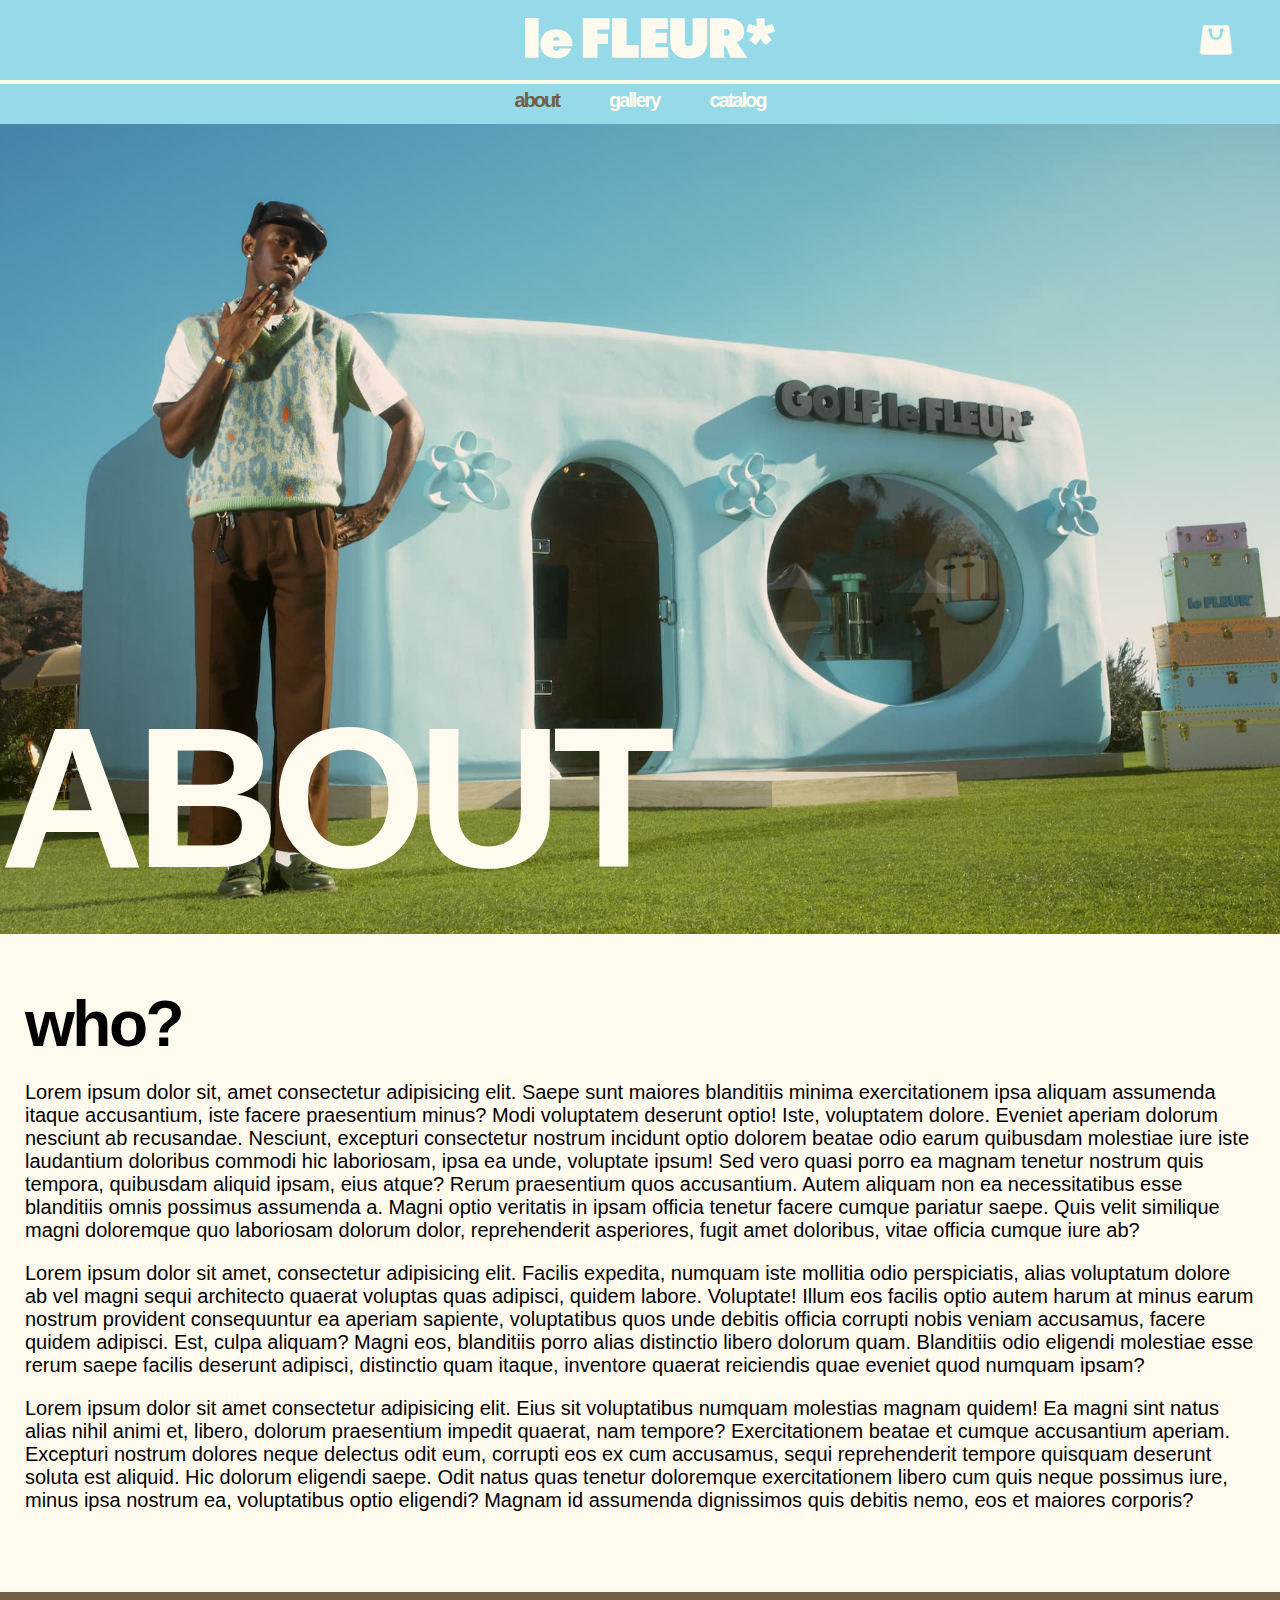
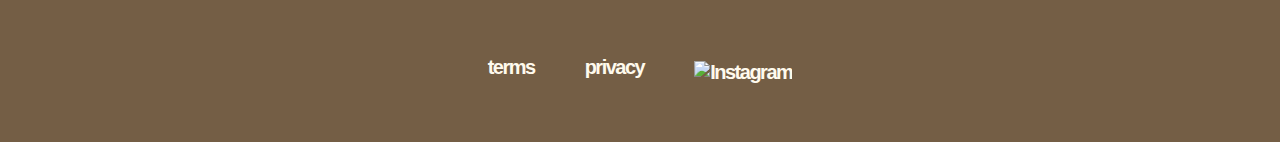
==== html/about.html @ 4c050549 "made index + about adaptive" ====
<!DOCTYPE html>
<html lang="en">
<head>
    <meta charset="UTF-8">
    <meta name="viewport" content="width=device-width, initial-scale=1.0">
    <link rel="stylesheet" href="/css/style.css">
    <title>GOLF le FLEUR*</title>
</head>
<body>

  <header>
    <div>
      <img id="menu" src="/images/menu.png" alt="Menu">
      <svg id="logo" xmlns="http://www.w3.org/2000/svg" >
        <a href="index.html"
        <g clip-path="url(#clip0_254_332)">
          <path d="M0 0H13.6587V39.7352H0V0Z" fill="#FFFAED"></path>
          <path d="M28.2339 28.1309C28.2339 30.3764 28.6038 32.886 31.4646 32.886C32.8931 32.886 33.9516 31.8954 34.2192 30.5862H46.233C44.4347 37.276 38.1385 40.3607 31.6771 40.3607C22.835 40.3607 15.3701 35.8658 15.3701 26.2972C15.3701 17.0976 21.9338 11.3479 30.8822 11.3479C40.8892 11.3479 48.1415 17.7231 47.449 28.127H28.2339V28.1309ZM34.6402 22.3811C34.6402 20.5008 33.263 18.772 31.3033 18.772C29.2374 18.772 28.2339 20.4464 28.2339 22.3811H34.6402Z" fill="#FFFAED"></path>
          <path class="letter" d="M57.8105 0.32251H84.5495V11.6122H72.4255V15.6913H83.0659V25.9398H72.4255V39.7392H57.8105V0.326395V0.32251Z" fill="#FFFAED"></path>
          <path d="M87.0518 0.32251H101.56V27.0859H113.74V39.7353H87.0518V0.32251Z" fill="#FFFAED"></path>
          <path d="M115.92 0.32251H142.765V11.0916H130.535V14.8561H141.707V25.1007H130.535V28.9701H143.19V39.7392H115.92V0.326395V0.32251Z" fill="#FFFAED"></path>
          <path class="letter" d="M182.234 0.32251V23.6361C182.234 35.1355 174.926 40.3646 163.751 40.3646C152.579 40.3646 145.271 35.1355 145.271 23.6361V0.32251H159.78V22.2763C159.78 25.361 159.886 28.0804 163.751 28.0804C167.619 28.0804 167.725 25.361 167.725 22.2763V0.32251H182.234Z" fill="#FFFAED"></path>
          <path d="M184.949 0.32251H202.48C211.48 0.32251 219.106 4.08702 219.106 14.0169C219.106 19.9764 216.772 22.4861 211.377 24.2654C211.377 24.2654 212.436 24.8792 213.813 26.9305L222.498 39.7392H205.766C203.409 34.5333 200.564 27.3384 199.147 27.0898V39.7392H184.953V0.32251H184.949ZM199.143 17.7815H200.147C202.531 17.7815 204.912 17.4163 204.912 14.487C204.912 11.4568 202.744 11.0916 200.257 11.0916H199.143V17.7815Z" fill="#FFFAED"></path>
          <path class="letter" d="M250 13.4847L247.446 5.83136L239.698 8.35269V0.32251H231.537V8.31773L223.899 5.83136L221.345 13.4847L228.963 15.9633L224.225 22.2219L230.761 27.047L235.495 20.7962L240.229 27.047L246.765 22.2219L242.098 16.0604L250.008 13.4847H250Z" fill="#FFFAED"></path>
        </g>
      </a>
      </div>
          <img id="bag" src="/images/bag.png" alt="Shopping Bag">
        </svg>
  </header>
    <nav>
      <div id="navSection">
        <a id="onPage" href="/html/about.html">about</a>
        <a href="">gallery</a>
        <a href="">catalog</a>
    </nav>

      <section>
        <div id="aboutImage"><h1>ABOUT</h1></div>
        
      </section>
      

      <section class="content">
        <h2>who?</h2>
        <p>Lorem ipsum dolor sit, amet consectetur adipisicing elit. Saepe sunt maiores blanditiis minima exercitationem ipsa aliquam assumenda itaque accusantium, iste facere praesentium minus? Modi voluptatem deserunt optio! Iste, voluptatem dolore.
        Eveniet aperiam dolorum nesciunt ab recusandae. Nesciunt, excepturi consectetur nostrum incidunt optio dolorem beatae odio earum quibusdam molestiae iure iste laudantium doloribus commodi hic laboriosam, ipsa ea unde, voluptate ipsum!
        Sed vero quasi porro ea magnam tenetur nostrum quis tempora, quibusdam aliquid ipsam, eius atque? Rerum praesentium quos accusantium. Autem aliquam non ea necessitatibus esse blanditiis omnis possimus assumenda a.
        Magni optio veritatis in ipsam officia tenetur facere cumque pariatur saepe. Quis velit similique magni doloremque quo laboriosam dolorum dolor, reprehenderit asperiores, fugit amet doloribus, vitae officia cumque iure ab?</p>
        <p>Lorem ipsum dolor sit amet, consectetur adipisicing elit. Facilis expedita, numquam iste mollitia odio perspiciatis, alias voluptatum dolore ab vel magni sequi architecto quaerat voluptas quas adipisci, quidem labore. Voluptate!
        Illum eos facilis optio autem harum at minus earum nostrum provident consequuntur ea aperiam sapiente, voluptatibus quos unde debitis officia corrupti nobis veniam accusamus, facere quidem adipisci. Est, culpa aliquam?
        Magni eos, blanditiis porro alias distinctio libero dolorum quam. Blanditiis odio eligendi molestiae esse rerum saepe facilis deserunt adipisci, distinctio quam itaque, inventore quaerat reiciendis quae eveniet quod numquam ipsam?</p>
        <p>Lorem ipsum dolor sit amet consectetur adipisicing elit. Eius sit voluptatibus numquam molestias magnam quidem! Ea magni sint natus alias nihil animi et, libero, dolorum praesentium impedit quaerat, nam tempore?
        Exercitationem beatae et cumque accusantium aperiam. Excepturi nostrum dolores neque delectus odit eum, corrupti eos ex cum accusamus, sequi reprehenderit tempore quisquam deserunt soluta est aliquid. Hic dolorum eligendi saepe.
        Odit natus quas tenetur doloremque exercitationem libero cum quis neque possimus iure, minus ipsa nostrum ea, voluptatibus optio eligendi? Magnam id assumenda dignissimos quis debitis nemo, eos et maiores corporis?</p>
      </section>

      <footer>
        <a href="">terms</a>
        <a href="">privacy</a>
        <a href=""><img src="/images/instagram.png" alt="Instagram"></a>
      </footer>

</body>
</html>
---- css/style.css ----
* {
    font-family: Helvetica, Arial, sans-serif;
}

body {
    margin: 0;
    background-color: #FFFAED;
}

::-webkit-scrollbar {
    display: none;
  }

header {
    display: flex;
    height: 120px;
    width: 100%;
    justify-content: center;
    align-items: center;
    background-color:#96DAEA;
}

svg {
    scale: 1.6;
}

path:hover {
    transition: 0.25s;
    fill: #745E45;
}

header div {
    margin-left: 20px;
}

nav {
    display: flex;
    width: 100%;
    height: 60px;
    justify-content: center;
    align-items: center;
    display: inline-block;
    border-top: #FFFAED 4px solid;
    background-color: #96DAEA;
}

nav a {
    color: #FFFAED;
    text-decoration: none;
    font-weight: 900;
    font-size: 32px;
    margin: 0px 25px;
    letter-spacing: -2px;
}

nav a:hover {
    transition: 0.25s;
    color: #745E45;
}

#onPage {
    color: #745E45;
}

#bag {
    position: absolute;
    width: 60px;
    margin-left: 90vw;
}

#navSection {
    display: inline-flex;
    flex-wrap: wrap;
    gap: -10px;
    align-items: center;
    justify-content: center;
    align-content: flex-start;
    margin: 0;
    height: 100%;
    width: 100%;
}

#banner{
    display: flex;
    justify-content: center;
    align-items: center;
}

#aboutImage {
    background-image: url("/images/about.jpg");
    background-size: cover;
    background-position: center;
    height: 1500px;
}

h1 {
    position: absolute;
    transform: translateY(730px);
    color: #FFFAED;
    font-size: 400px;
    font-weight: 900;
    letter-spacing: -9px;
}

h2 {
    font-size: 80px;
    font-weight: 900;
    letter-spacing: -2.5px;
    margin-bottom: 10px;
}

p {
    font-size: 24px;
}

.content {
    margin: 50px 25px;
}

.featuredSection {
    display: grid;
    grid-template-columns: fit-content(100%) fit-content(100%) fit-content(100%) ;
    column-gap: 40px;
    row-gap: 40px;
    transform: translateY(-20px);
    width: 100%;
}

.featuredItem {;
    background-color:#D0DCAC;
    width: 31.6vw;
    height: 31.6vw;
}

footer a:hover {
    transition: 0.25s;
    color: #96DAEA;
}

video {
    height: 100%;
    width: 100%;
    object-fit: cover;
}

svg {
    width: 250px;
    height: 41px; 
}

#menu {
    display: none;
    width: 35px;
    height: 35px;
}

footer {
    display: flex;
    justify-content: center;
    align-items: center;
    margin-top: 80px;
    background-color: #745E45;
    width: 100%;
    height: 150px;
}

footer a {
    text-decoration: none;
    color: #FFFAED;
    font-size: 32px;
    font-weight: 800;
    margin: 0 25px;
    letter-spacing: -1.5px;
}

footer img {
    margin-top: 15px;
    width: 40px;
    height: 40px;
}

/* ----- DESKTOP ----- */
@media (max-width: 1440px) {

    header {
        height: 80px;
    }
    
    nav {
        height: 40px;
    }
    
    nav a {
        font-size: 20px;
    }

    #navSection {
        padding-top: 5px;
    }

    svg {
        scale: 1;
    }
    
    #bag {
        width: 40px;
        margin-left: 90vw;
    }
    
    #banner, #aboutImage{
        height: 810px;
    }

    h1 {
        font-size: 200px;
        transform: translateY(425px);
    }
    
    h2 {
        font-size: 64px;
    }

    p {
        font-size: 20px;
    }

    .featuredSection {
        grid-template-columns: fit-content(100%) fit-content(100%) fit-content(100%);
        column-gap: 20px;
        row-gap: 20px;
    }
    
    .featuredItem {
        width: 31.2vw;
        height: 31.2vw;
    }
    
    footer {
        height: 150px;
    }
    
    footer a {
        font-size: 20px;
        margin: 25px;
    }
    
    footer img {
        margin-top: 10px;
        width: 30px;
        height: 30px;
    }

}

/* ----- LAPTOP ----- */
@media (max-width: 1024px) {

    .featuredItem {
        width: 30.3vw;
        height:  30.3vw;
    }

    #banner, #aboutImage {
        height: 575px;
    }

    h1 {
        font-size: 180px;
        transform: translateY(230px);
    }

}

/* ----- TABLET ----- */
@media (max-width: 768px) {
    
    header {
        height: 80px;
    }

    svg {
        scale: 0.8;
    }
    
    nav {
        height: 35px;
        border-top: #FFFAED 3px solid;
    }
    
    nav a {
        font-size: 16px;
        margin: 0px 18px;
    }
    
    #bag {
        width: 30px;
        margin-left: 90vw;
    }
    
    #banner, #aboutImage {
        height: 432px;
    }
    
    .content {
        margin: 0px 20px;
    }

    h1 {
        font-size: 140px;
        transform: translateY(165px);
    }
    
    h2 {
        font-size: 40px;
    }

    p {
        font-size: 16px;
    }

    .featuredSection {
        grid-template-columns: fit-content(100%) fit-content(100%);
        column-gap: 10px;
        row-gap: 10px;
    }
    
    .featuredItem {
        width: 46.6vw;
        height: 46.6vw;
    }
    
    footer {
        height: 125px;
    }
    
    footer a {
        font-size: 18px;
        margin: 20px;
    }
    
    footer img {
        width: 25px;
        height: 25px;
    }

}

/* ----- MOBILE ----- */
@media (max-width:425px) {

    header {
        height: 80px;
    }

    header div {
        margin-left: 0px;
        width: 95%;
    }

    #menu {
        display: block;
        float: left;
        transform: translateX(5px);
    }

    svg {
        float: right;
        transform: translateX(22.5px);
    }
    
    nav {
        display: none;
    }
    
    #bag {
        display: none;
    }
    
    #banner, #aboutImage {
        height: 250px;
    }
    
    .content {
        margin: 0px 10px;
    }

    h1 {
        font-size: 80px;
        letter-spacing: -4px;
        transform: translateY(100px);
    }

    h2 {
        font-size: 36px;
    }

    .featuredSection {
        grid-template-columns: fit-content(100%);
    }
    
    .featuredItem {
        width: 95.2vw;;
    }
    
    footer {
        flex-direction: column;
        height: 300px;
    }
    
    footer a {
        font-size: 24px;
    }
    
    footer img {
        margin: 0;
        width: 30px;
        height: 30px;
    }

}

}
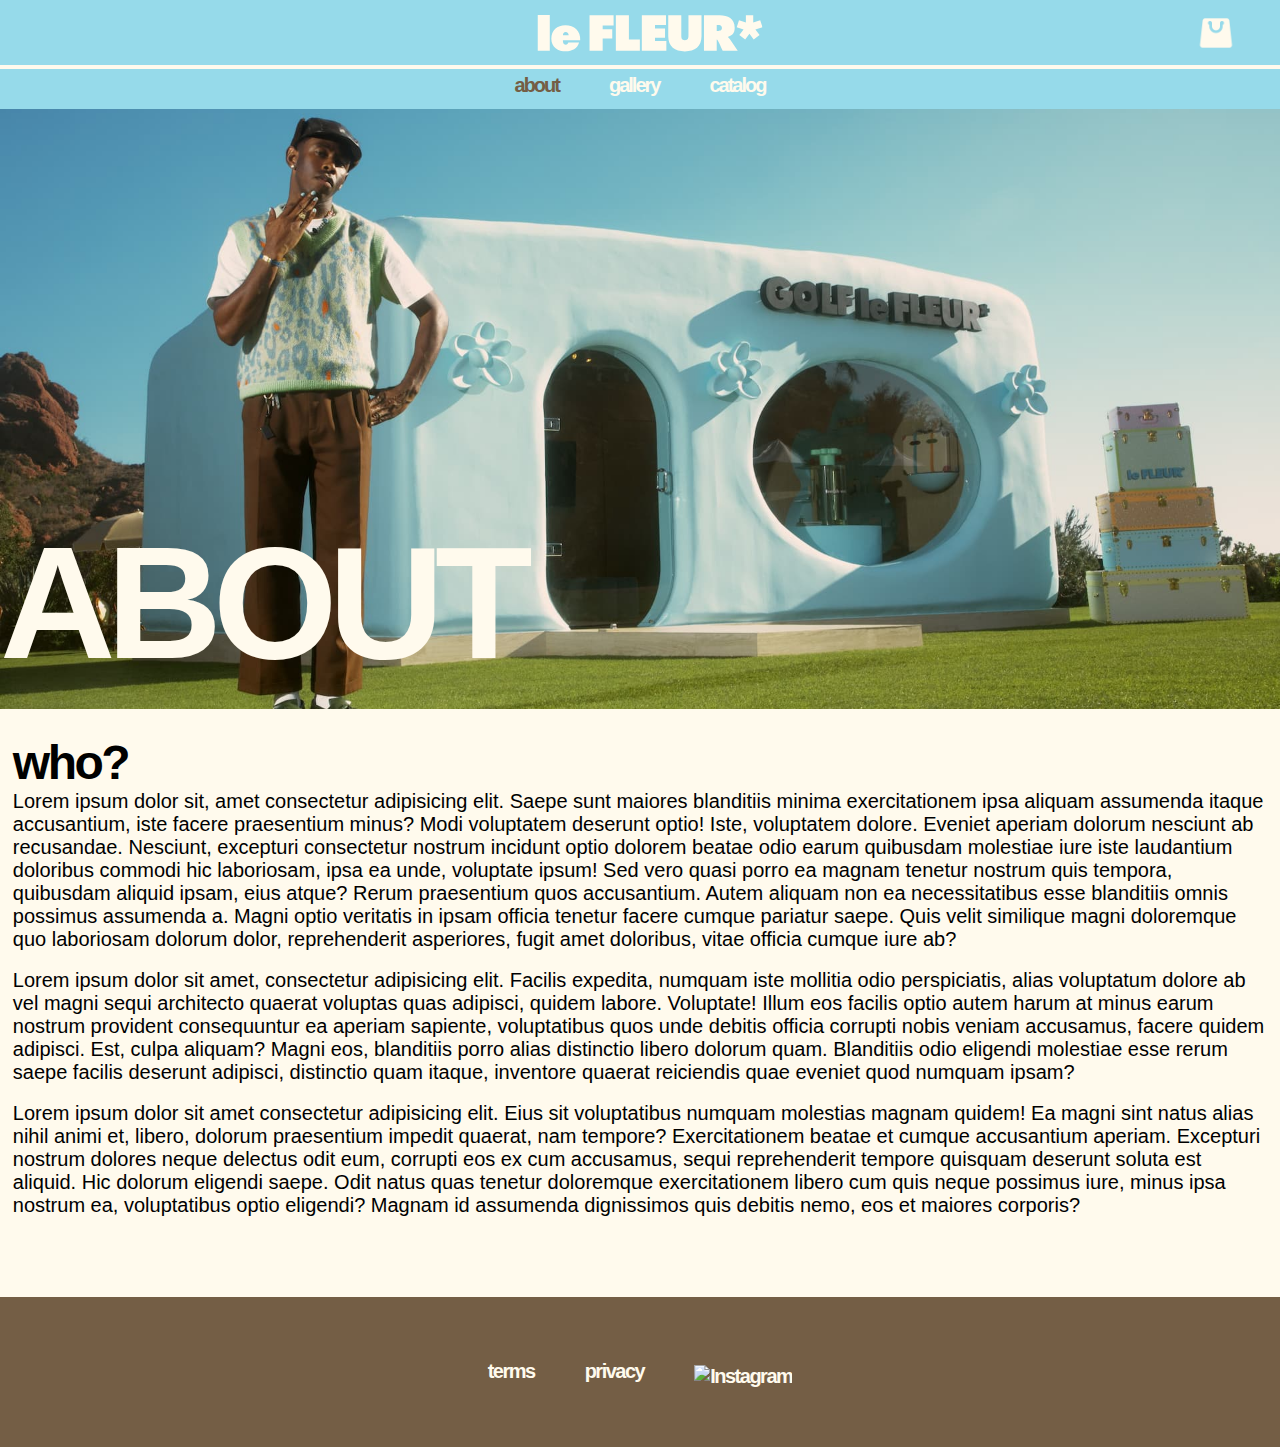
==== commit 49221017: "scrollers + gallery page" ====
--- a/html/about.html
+++ b/html/about.html
@@ -8,38 +8,38 @@
 </head>
 <body>
 
-  <header>
-    <div>
-      <img id="menu" src="/images/menu.png" alt="Menu">
-      <svg id="logo" xmlns="http://www.w3.org/2000/svg" >
-        <a href="index.html"
-        <g clip-path="url(#clip0_254_332)">
-          <path d="M0 0H13.6587V39.7352H0V0Z" fill="#FFFAED"></path>
-          <path d="M28.2339 28.1309C28.2339 30.3764 28.6038 32.886 31.4646 32.886C32.8931 32.886 33.9516 31.8954 34.2192 30.5862H46.233C44.4347 37.276 38.1385 40.3607 31.6771 40.3607C22.835 40.3607 15.3701 35.8658 15.3701 26.2972C15.3701 17.0976 21.9338 11.3479 30.8822 11.3479C40.8892 11.3479 48.1415 17.7231 47.449 28.127H28.2339V28.1309ZM34.6402 22.3811C34.6402 20.5008 33.263 18.772 31.3033 18.772C29.2374 18.772 28.2339 20.4464 28.2339 22.3811H34.6402Z" fill="#FFFAED"></path>
-          <path class="letter" d="M57.8105 0.32251H84.5495V11.6122H72.4255V15.6913H83.0659V25.9398H72.4255V39.7392H57.8105V0.326395V0.32251Z" fill="#FFFAED"></path>
-          <path d="M87.0518 0.32251H101.56V27.0859H113.74V39.7353H87.0518V0.32251Z" fill="#FFFAED"></path>
-          <path d="M115.92 0.32251H142.765V11.0916H130.535V14.8561H141.707V25.1007H130.535V28.9701H143.19V39.7392H115.92V0.326395V0.32251Z" fill="#FFFAED"></path>
-          <path class="letter" d="M182.234 0.32251V23.6361C182.234 35.1355 174.926 40.3646 163.751 40.3646C152.579 40.3646 145.271 35.1355 145.271 23.6361V0.32251H159.78V22.2763C159.78 25.361 159.886 28.0804 163.751 28.0804C167.619 28.0804 167.725 25.361 167.725 22.2763V0.32251H182.234Z" fill="#FFFAED"></path>
-          <path d="M184.949 0.32251H202.48C211.48 0.32251 219.106 4.08702 219.106 14.0169C219.106 19.9764 216.772 22.4861 211.377 24.2654C211.377 24.2654 212.436 24.8792 213.813 26.9305L222.498 39.7392H205.766C203.409 34.5333 200.564 27.3384 199.147 27.0898V39.7392H184.953V0.32251H184.949ZM199.143 17.7815H200.147C202.531 17.7815 204.912 17.4163 204.912 14.487C204.912 11.4568 202.744 11.0916 200.257 11.0916H199.143V17.7815Z" fill="#FFFAED"></path>
-          <path class="letter" d="M250 13.4847L247.446 5.83136L239.698 8.35269V0.32251H231.537V8.31773L223.899 5.83136L221.345 13.4847L228.963 15.9633L224.225 22.2219L230.761 27.047L235.495 20.7962L240.229 27.047L246.765 22.2219L242.098 16.0604L250.008 13.4847H250Z" fill="#FFFAED"></path>
-        </g>
-      </a>
-      </div>
-          <img id="bag" src="/images/bag.png" alt="Shopping Bag">
-        </svg>
-  </header>
+  <div id="fixed">
+    <header>
+      <div>
+        <img id="menu" src="/images/menu.png" alt="Menu">
+        <svg id="logo" xmlns="http://www.w3.org/2000/svg" >
+          <a href="index.html"
+          <g clip-path="url(#clip0_254_332)">
+            <path d="M0 0H13.6587V39.7352H0V0Z" fill="#FFFAED"></path>
+            <path d="M28.2339 28.1309C28.2339 30.3764 28.6038 32.886 31.4646 32.886C32.8931 32.886 33.9516 31.8954 34.2192 30.5862H46.233C44.4347 37.276 38.1385 40.3607 31.6771 40.3607C22.835 40.3607 15.3701 35.8658 15.3701 26.2972C15.3701 17.0976 21.9338 11.3479 30.8822 11.3479C40.8892 11.3479 48.1415 17.7231 47.449 28.127H28.2339V28.1309ZM34.6402 22.3811C34.6402 20.5008 33.263 18.772 31.3033 18.772C29.2374 18.772 28.2339 20.4464 28.2339 22.3811H34.6402Z" fill="#FFFAED"></path>
+            <path class="letter" d="M57.8105 0.32251H84.5495V11.6122H72.4255V15.6913H83.0659V25.9398H72.4255V39.7392H57.8105V0.326395V0.32251Z" fill="#FFFAED"></path>
+            <path d="M87.0518 0.32251H101.56V27.0859H113.74V39.7353H87.0518V0.32251Z" fill="#FFFAED"></path>
+            <path d="M115.92 0.32251H142.765V11.0916H130.535V14.8561H141.707V25.1007H130.535V28.9701H143.19V39.7392H115.92V0.326395V0.32251Z" fill="#FFFAED"></path>
+            <path class="letter" d="M182.234 0.32251V23.6361C182.234 35.1355 174.926 40.3646 163.751 40.3646C152.579 40.3646 145.271 35.1355 145.271 23.6361V0.32251H159.78V22.2763C159.78 25.361 159.886 28.0804 163.751 28.0804C167.619 28.0804 167.725 25.361 167.725 22.2763V0.32251H182.234Z" fill="#FFFAED"></path>
+            <path d="M184.949 0.32251H202.48C211.48 0.32251 219.106 4.08702 219.106 14.0169C219.106 19.9764 216.772 22.4861 211.377 24.2654C211.377 24.2654 212.436 24.8792 213.813 26.9305L222.498 39.7392H205.766C203.409 34.5333 200.564 27.3384 199.147 27.0898V39.7392H184.953V0.32251H184.949ZM199.143 17.7815H200.147C202.531 17.7815 204.912 17.4163 204.912 14.487C204.912 11.4568 202.744 11.0916 200.257 11.0916H199.143V17.7815Z" fill="#FFFAED"></path>
+            <path class="letter" d="M250 13.4847L247.446 5.83136L239.698 8.35269V0.32251H231.537V8.31773L223.899 5.83136L221.345 13.4847L228.963 15.9633L224.225 22.2219L230.761 27.047L235.495 20.7962L240.229 27.047L246.765 22.2219L242.098 16.0604L250.008 13.4847H250Z" fill="#FFFAED"></path>
+          </g>
+        </a>
+        </div>
+            <img id="bag" src="/images/bag.png" alt="Shopping Bag">
+          </svg>
+    </header>
+  </div>
     <nav>
       <div id="navSection">
         <a id="onPage" href="/html/about.html">about</a>
-        <a href="">gallery</a>
-        <a href="">catalog</a>
+        <a href="/html/gallery.html">gallery</a>
+        <a href="/html/catalog.html">catalog</a>
     </nav>
 
       <section>
-        <div id="aboutImage"><h1>ABOUT</h1></div>
-        
+          <div id="aboutImage"><h1>ABOUT</h1></div>
       </section>
-      
 
       <section class="content">
         <h2>who?</h2>
@@ -47,9 +47,11 @@
         Eveniet aperiam dolorum nesciunt ab recusandae. Nesciunt, excepturi consectetur nostrum incidunt optio dolorem beatae odio earum quibusdam molestiae iure iste laudantium doloribus commodi hic laboriosam, ipsa ea unde, voluptate ipsum!
         Sed vero quasi porro ea magnam tenetur nostrum quis tempora, quibusdam aliquid ipsam, eius atque? Rerum praesentium quos accusantium. Autem aliquam non ea necessitatibus esse blanditiis omnis possimus assumenda a.
         Magni optio veritatis in ipsam officia tenetur facere cumque pariatur saepe. Quis velit similique magni doloremque quo laboriosam dolorum dolor, reprehenderit asperiores, fugit amet doloribus, vitae officia cumque iure ab?</p>
+        <br>
         <p>Lorem ipsum dolor sit amet, consectetur adipisicing elit. Facilis expedita, numquam iste mollitia odio perspiciatis, alias voluptatum dolore ab vel magni sequi architecto quaerat voluptas quas adipisci, quidem labore. Voluptate!
         Illum eos facilis optio autem harum at minus earum nostrum provident consequuntur ea aperiam sapiente, voluptatibus quos unde debitis officia corrupti nobis veniam accusamus, facere quidem adipisci. Est, culpa aliquam?
         Magni eos, blanditiis porro alias distinctio libero dolorum quam. Blanditiis odio eligendi molestiae esse rerum saepe facilis deserunt adipisci, distinctio quam itaque, inventore quaerat reiciendis quae eveniet quod numquam ipsam?</p>
+        <br>
         <p>Lorem ipsum dolor sit amet consectetur adipisicing elit. Eius sit voluptatibus numquam molestias magnam quidem! Ea magni sint natus alias nihil animi et, libero, dolorum praesentium impedit quaerat, nam tempore?
         Exercitationem beatae et cumque accusantium aperiam. Excepturi nostrum dolores neque delectus odit eum, corrupti eos ex cum accusamus, sequi reprehenderit tempore quisquam deserunt soluta est aliquid. Hic dolorum eligendi saepe.
         Odit natus quas tenetur doloremque exercitationem libero cum quis neque possimus iure, minus ipsa nostrum ea, voluptatibus optio eligendi? Magnam id assumenda dignissimos quis debitis nemo, eos et maiores corporis?</p>
--- a/css/style.css
+++ b/css/style.css
@@ -1,5 +1,10 @@
 * {
     font-family: Helvetica, Arial, sans-serif;
+    
+}
+
+::-webkit-scrollbar {
+    display: none;
 }
 
 body {
@@ -7,13 +12,17 @@
     background-color: #FFFAED;
 }
 
-::-webkit-scrollbar {
-    display: none;
-  }
+#fixed {
+    z-index: 1;
+    position: fixed;
+    width: 100%;
+}
+
+/* ----- header ----- */
 
 header {
     display: flex;
-    height: 120px;
+    height: 80px;
     width: 100%;
     justify-content: center;
     align-items: center;
@@ -21,12 +30,10 @@
 }
 
 svg {
-    scale: 1.6;
-}
-
-path:hover {
-    transition: 0.25s;
-    fill: #745E45;
+    margin-top: 0.5vw;
+    width: 250px;
+    height: 41px; 
+    scale: 1.3;
 }
 
 header div {
@@ -34,9 +41,10 @@
 }
 
 nav {
+    margin-top: 80px;
     display: flex;
     width: 100%;
-    height: 60px;
+    height: 40px;
     justify-content: center;
     align-items: center;
     display: inline-block;
@@ -48,7 +56,7 @@
     color: #FFFAED;
     text-decoration: none;
     font-weight: 900;
-    font-size: 32px;
+    font-size: 1.5rem;
     margin: 0px 25px;
     letter-spacing: -2px;
 }
@@ -64,7 +72,7 @@
 
 #bag {
     position: absolute;
-    width: 60px;
+    width: 40px;
     margin-left: 90vw;
 }
 
@@ -80,7 +88,16 @@
     width: 100%;
 }
 
-#banner{
+#menu {
+    display: none;
+    margin-top: 0.5vw;
+    width: 40px;
+    height: 40px;
+}
+
+/* ----- banner ----- */
+
+#video{
     display: flex;
     justify-content: center;
     align-items: center;
@@ -90,69 +107,101 @@
     background-image: url("/images/about.jpg");
     background-size: cover;
     background-position: center;
-    height: 1500px;
+    height: 1080px;
+}
+
+#galleryImage {
+    background-image: url("/images/gallery.jpg");
+    background-color: black;
+    background-size: cover;
+    background-position: center;
+    height: 1080px;
+}
+
+#catalogImage {
+    background-image: url("/images/catalog.jpg");
+    background-size: cover;
+    background-position: center;
+    height: 1080px;
 }
 
 h1 {
     position: absolute;
-    transform: translateY(730px);
+    transform: translateY(620px);
     color: #FFFAED;
-    font-size: 400px;
+    font-size: 15rem;
     font-weight: 900;
     letter-spacing: -9px;
 }
 
+video {
+    height: 100%;
+    width: 100%;
+    object-fit: cover;
+}
+
+/* ----- content ----- */
+
 h2 {
-    font-size: 80px;
+    margin: 2vw 1vw 0 1vw;
+    font-size: 4rem;
     font-weight: 900;
     letter-spacing: -2.5px;
-    margin-bottom: 10px;
+    display: inline-block;
 }
 
 p {
-    font-size: 24px;
-}
-
-.content {
-    margin: 50px 25px;
-}
+    font-size: 1.25rem;
+}
+
+section p {
+    margin: 0 1vw;
+}
+
+/* ----- homepage ----- */
 
 .featuredSection {
+    max-width: 100%;
     display: grid;
-    grid-template-columns: fit-content(100%) fit-content(100%) fit-content(100%) ;
-    column-gap: 40px;
-    row-gap: 40px;
-    transform: translateY(-20px);
-    width: 100%;
-}
-
-.featuredItem {;
+    grid-template-columns: repeat(3, 1fr);
+    grid-gap: 1vw;
+    margin: 0 1vw;
+}
+
+.featuredItem {
     background-color:#D0DCAC;
-    width: 31.6vw;
-    height: 31.6vw;
-}
-
-footer a:hover {
-    transition: 0.25s;
-    color: #96DAEA;
-}
-
-video {
-    height: 100%;
-    width: 100%;
-    object-fit: cover;
-}
-
-svg {
-    width: 250px;
-    height: 41px; 
-}
-
-#menu {
-    display: none;
-    width: 35px;
-    height: 35px;
-}
+    height: 31.9vw;
+}
+
+/* ----- gallery ----- */
+    
+
+#collection1, #collection2, #collection3 {
+    width: 100%;
+    display: flex;
+    flex-wrap: nowrap;
+    grid-gap: 1vw;
+    overflow-x:auto;
+}
+
+.galleryPhoto {
+    flex: 0 0 auto;
+    background-color:#D0DCAC;
+    width: 28vw;
+    height: 35vw;
+}
+
+.galleryPhoto:nth-child(1) {
+    margin-left: 1vw
+}
+
+#scrollLeft1, #scrollRight1, #scrollLeft2, #scrollRight2, #scrollLeft3, #scrollRight3 {
+    display: inline-block;
+    width: 2rem;
+    height: 2rem;
+}
+
+/* ----- footer ----- */
 
 footer {
     display: flex;
@@ -167,10 +216,15 @@
 footer a {
     text-decoration: none;
     color: #FFFAED;
-    font-size: 32px;
+    font-size: 1.5rem;
     font-weight: 800;
     margin: 0 25px;
     letter-spacing: -1.5px;
+}
+
+footer a:hover {
+    transition: 0.25s;
+    color: #96DAEA;
 }
 
 footer img {
@@ -183,15 +237,16 @@
 @media (max-width: 1440px) {
 
     header {
-        height: 80px;
+        height: 65px;
     }
     
     nav {
+        margin-top: 65px;
         height: 40px;
     }
     
     nav a {
-        font-size: 20px;
+        font-size: 1.25rem;
     }
 
     #navSection {
@@ -199,7 +254,7 @@
     }
 
     svg {
-        scale: 1;
+        scale: 0.9;
     }
     
     #bag {
@@ -207,32 +262,25 @@
         margin-left: 90vw;
     }
     
-    #banner, #aboutImage{
-        height: 810px;
+    #video, #aboutImage, #catalogImage, #galleryImage{
+        height: 600px;
     }
 
     h1 {
-        font-size: 200px;
-        transform: translateY(425px);
+        font-size: 10rem;
+        transform: translateY(295px);
     }
     
     h2 {
-        font-size: 64px;
+        font-size: 3rem
     }
 
     p {
-        font-size: 20px;
-    }
-
-    .featuredSection {
-        grid-template-columns: fit-content(100%) fit-content(100%) fit-content(100%);
-        column-gap: 20px;
-        row-gap: 20px;
+        font-size: 1.25rem;
     }
     
     .featuredItem {
-        width: 31.2vw;
-        height: 31.2vw;
+        height: 31.25vw;
     }
     
     footer {
@@ -240,7 +288,7 @@
     }
     
     footer a {
-        font-size: 20px;
+        font-size: 1.25rem;
         margin: 25px;
     }
     
@@ -252,30 +300,11 @@
 
 }
 
-/* ----- LAPTOP ----- */
-@media (max-width: 1024px) {
-
-    .featuredItem {
-        width: 30.3vw;
-        height:  30.3vw;
-    }
-
-    #banner, #aboutImage {
-        height: 575px;
-    }
-
-    h1 {
-        font-size: 180px;
-        transform: translateY(230px);
-    }
-
-}
-
 /* ----- TABLET ----- */
 @media (max-width: 768px) {
     
     header {
-        height: 80px;
+        height: 50px;
     }
 
     svg {
@@ -283,13 +312,14 @@
     }
     
     nav {
+        margin-top: 50px;
         height: 35px;
         border-top: #FFFAED 3px solid;
     }
     
     nav a {
-        font-size: 16px;
-        margin: 0px 18px;
+        font-size: 1rem;
+        margin: 0px 10px;
     }
     
     #bag {
@@ -297,35 +327,30 @@
         margin-left: 90vw;
     }
     
-    #banner, #aboutImage {
-        height: 432px;
-    }
-    
-    .content {
-        margin: 0px 20px;
-    }
-
+    #video, #aboutImage, #catalogImage, #galleryImage {
+        width: 100vw;
+        height: 400px;
+    }
+    
     h1 {
-        font-size: 140px;
-        transform: translateY(165px);
+        font-size: 5.7rem;
+        transform: translateY(225px);
     }
     
     h2 {
-        font-size: 40px;
+        font-size: 2.5rem;
     }
 
     p {
-        font-size: 16px;
+        font-size: 1rem;
     }
 
     .featuredSection {
-        grid-template-columns: fit-content(100%) fit-content(100%);
-        column-gap: 10px;
-        row-gap: 10px;
+        grid-template-columns: repeat(2, 1fr);
     }
     
     .featuredItem {
-        width: 46.6vw;
+        width: 48.3vw;
         height: 46.6vw;
     }
     
@@ -334,7 +359,7 @@
     }
     
     footer a {
-        font-size: 18px;
+        font-size: 1rem;
         margin: 20px;
     }
     
@@ -349,7 +374,7 @@
 @media (max-width:425px) {
 
     header {
-        height: 80px;
+        height: 70px;
     }
 
     header div {
@@ -364,8 +389,9 @@
     }
 
     svg {
+        scale: 0.8;
         float: right;
-        transform: translateX(22.5px);
+        transform: translateX(5vw);
     }
     
     nav {
@@ -376,30 +402,27 @@
         display: none;
     }
     
-    #banner, #aboutImage {
+    #video, #aboutImage, #catalogImage, #galleryImage {
         height: 250px;
     }
-    
-    .content {
-        margin: 0px 10px;
-    }
 
     h1 {
-        font-size: 80px;
+        font-size: 4rem;
         letter-spacing: -4px;
-        transform: translateY(100px);
+        transform: translateY(130px);
     }
 
     h2 {
-        font-size: 36px;
+        font-size: 2rem;
     }
 
     .featuredSection {
-        grid-template-columns: fit-content(100%);
+        grid-template-columns: repeat(1, 1fr);
     }
     
     .featuredItem {
-        width: 95.2vw;;
+        width: 98vw;
+        height: 98vw;
     }
     
     footer {
@@ -408,7 +431,7 @@
     }
     
     footer a {
-        font-size: 24px;
+        font-size: 1.5rem;
     }
     
     footer img {
